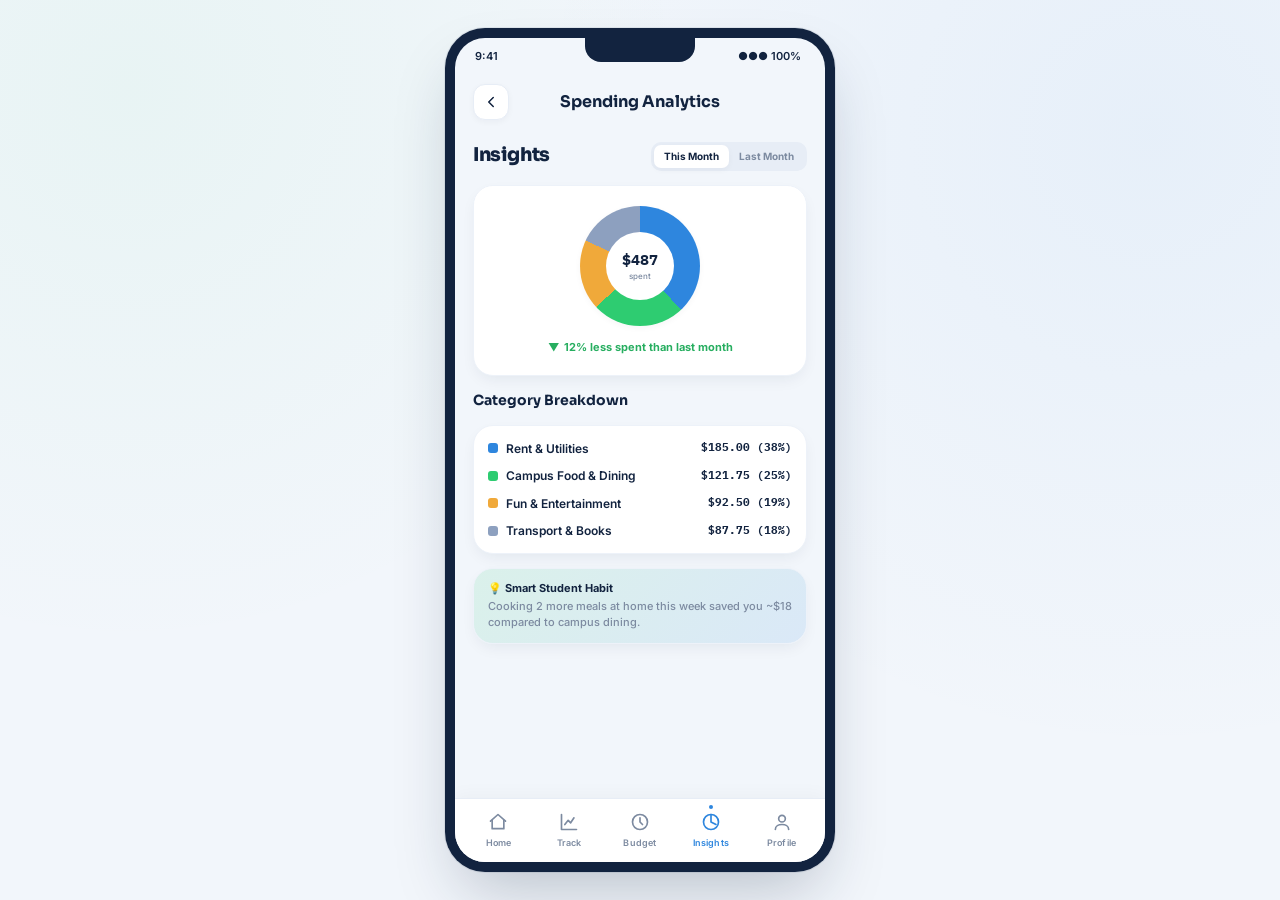
==== pages/analytics.html @ 001a0c12 "Build full interactive Monevo frontend web app with zero backend" ====
<!DOCTYPE html>
<html lang="en">
<head>
  <meta charset="UTF-8">
  <meta name="viewport" content="width=device-width, initial-scale=1.0, maximum-scale=1.0, user-scalable=no">
  <title>Monevo — Spending Analytics</title>
  <link rel="preconnect" href="https://fonts.googleapis.com">
  <link href="https://fonts.googleapis.com/css2?family=Sora:wght@400;600;700;800&family=Inter:wght@400;500;600;700&family=IBM+Plex+Mono:wght@500;600;700&display=swap" rel="stylesheet">
  <link rel="stylesheet" href="../css/style.css">
  <style>
    .donut-chart-box {
      width: 120px;
      height: 120px;
      margin: 0 auto;
      border-radius: 50%;
      background: conic-gradient(
        var(--blue) 0% 38%,
        var(--green) 38% 63%,
        var(--gold) 63% 82%,
        #8DA0BF 82% 100%
      );
      display: flex;
      align-items: center;
      justify-content: center;
      box-shadow: var(--shadow-sm);
    }
    .donut-chart-hole {
      width: 68px;
      height: 68px;
      border-radius: 50%;
      background: var(--card);
      display: flex;
      flex-direction: column;
      align-items: center;
      justify-content: center;
    }
  </style>
</head>
<body>

<div class="app-viewport">
  <div class="phone-shell">
    <div class="screen-container">
      <div class="notch"></div>
      
      <div class="statusbar">
        <span>9:41</span>
        <span>●●● 100%</span>
      </div>

      <!-- App Header -->
      <div class="app-header">
        <a href="dashboard.html" class="header-back">
          <svg class="ic" viewBox="0 0 24 24"><path d="M15 18l-6-6 6-6"/></svg>
        </a>
        <div class="header-title">Spending Analytics</div>
        <div style="width: 36px;"></div>
      </div>

      <div class="main-content" style="gap: 14px;">
        <!-- Timeframe Switcher -->
        <div class="row">
          <div class="h1">Insights</div>
          <div style="display: flex; background: var(--border-light); border-radius: 10px; padding: 3px; font-size: 10px; font-weight: 700;">
            <span id="tabThisMonth" onclick="switchAnalyticsMonth('this')" style="padding: 4px 10px; background: var(--card); border-radius: 7px; cursor: pointer; box-shadow: var(--shadow-sm);">This Month</span>
            <span id="tabLastMonth" onclick="switchAnalyticsMonth('last')" style="padding: 4px 10px; color: var(--text-muted); cursor: pointer;">Last Month</span>
          </div>
        </div>

        <!-- Donut Visual Card -->
        <div class="card" style="text-align: center; padding: 20px 14px;">
          <div class="donut-chart-box" id="donutChart">
            <div class="donut-chart-hole">
              <div class="mono" id="donutTotalSpent" style="font-size: 15px; font-weight: 700;">$487</div>
              <div class="sub-text" style="font-size: 8px;">spent</div>
            </div>
          </div>
          <div class="sub-text" style="color: var(--green-dark); font-weight: 700; margin-top: 14px; display: flex; align-items: center; justify-content: center; gap: 4px;">
            <span>▼</span> 12% less spent than last month
          </div>
        </div>

        <!-- Breakdown List -->
        <div class="h2">Category Breakdown</div>
        <div class="card" style="display: flex; flex-direction: column; gap: 10px; padding: 14px;" id="analyticsBreakdownList">
          <div class="row">
            <div style="display: flex; align-items: center; gap: 8px;">
              <span style="width: 10px; height: 10px; border-radius: 3px; background: var(--blue); display: inline-block;"></span>
              <span class="sub-text" style="font-size: 12px; font-weight: 600; color: var(--text-main);">Rent & Utilities</span>
            </div>
            <span class="mono sub-text" style="font-weight: 700; color: var(--text-main);">$185.00 (38%)</span>
          </div>
          <div class="row">
            <div style="display: flex; align-items: center; gap: 8px;">
              <span style="width: 10px; height: 10px; border-radius: 3px; background: var(--green); display: inline-block;"></span>
              <span class="sub-text" style="font-size: 12px; font-weight: 600; color: var(--text-main);">Campus Food & Dining</span>
            </div>
            <span class="mono sub-text" style="font-weight: 700; color: var(--text-main);">$121.75 (25%)</span>
          </div>
          <div class="row">
            <div style="display: flex; align-items: center; gap: 8px;">
              <span style="width: 10px; height: 10px; border-radius: 3px; background: var(--gold); display: inline-block;"></span>
              <span class="sub-text" style="font-size: 12px; font-weight: 600; color: var(--text-main);">Fun & Entertainment</span>
            </div>
            <span class="mono sub-text" style="font-weight: 700; color: var(--text-main);">$92.50 (19%)</span>
          </div>
          <div class="row">
            <div style="display: flex; align-items: center; gap: 8px;">
              <span style="width: 10px; height: 10px; border-radius: 3px; background: #8DA0BF; display: inline-block;"></span>
              <span class="sub-text" style="font-size: 12px; font-weight: 600; color: var(--text-main);">Transport & Books</span>
            </div>
            <span class="mono sub-text" style="font-weight: 700; color: var(--text-main);">$87.75 (18%)</span>
          </div>
        </div>

        <!-- Student Insight Tip -->
        <div class="card" style="background: var(--grad-soft); padding: 12px 14px;">
          <div style="font-size: 11px; font-weight: 700; color: var(--navy);">💡 Smart Student Habit</div>
          <div class="sub-text" style="margin-top: 2px;">Cooking 2 more meals at home this week saved you ~$18 compared to campus dining.</div>
        </div>

      </div>

      <!-- Bottom Navigation Bar -->
      <div class="tabbar">
        <a href="dashboard.html" class="tab-item" data-tab="home">
          <svg viewBox="0 0 24 24"><path d="M3 11l9-8 9 8"/><path d="M5 10v10h14V10"/></svg>
          <span class="tab-lbl">Home</span>
        </a>
        <a href="expenses.html" class="tab-item" data-tab="track">
          <svg viewBox="0 0 24 24"><path d="M3 3v18h18"/><path d="M7 15l4-5 3 3 4-6"/></svg>
          <span class="tab-lbl">Track</span>
        </a>
        <a href="budget.html" class="tab-item" data-tab="budget">
          <svg viewBox="0 0 24 24"><circle cx="12" cy="12" r="9"/><path d="M12 7v5l3 3"/></svg>
          <span class="tab-lbl">Budget</span>
        </a>
        <a href="analytics.html" class="tab-item active" data-tab="insights">
          <svg viewBox="0 0 24 24"><circle cx="12" cy="12" r="9"/><path d="M12 3v9l6 3"/></svg>
          <span class="tab-lbl">Insights</span>
        </a>
        <a href="profile.html" class="tab-item" data-tab="profile">
          <svg viewBox="0 0 24 24"><circle cx="12" cy="8" r="4"/><path d="M4 21c0-4 4-6 8-6s8 2 8 6"/></svg>
          <span class="tab-lbl">Profile</span>
        </a>
      </div>

    </div>
  </div>
</div>

<script src="../js/app.js"></script>
<script>
  function switchAnalyticsMonth(type) {
    const tabThis = document.getElementById('tabThisMonth');
    const tabLast = document.getElementById('tabLastMonth');
    const totalEl = document.getElementById('donutTotalSpent');

    if (type === 'last') {
      tabLast.style.background = 'var(--card)';
      tabLast.style.color = 'var(--text-main)';
      tabLast.style.boxShadow = 'var(--shadow-sm)';
      tabThis.style.background = 'transparent';
      tabThis.style.color = 'var(--text-muted)';
      tabThis.style.boxShadow = 'none';
      totalEl.textContent = '$553';
    } else {
      tabThis.style.background = 'var(--card)';
      tabThis.style.color = 'var(--text-main)';
      tabThis.style.boxShadow = 'var(--shadow-sm)';
      tabLast.style.background = 'transparent';
      tabLast.style.color = 'var(--text-muted)';
      tabLast.style.boxShadow = 'none';
      totalEl.textContent = '$487';
    }
  }

  document.addEventListener('DOMContentLoaded', () => {
    MonevoUI.setupActiveTab('insights');
  });
</script>
</body>
</html>
---- css/style.css ----
/* ==========================================================================
   MONEVO — Global Design System & Component Library
   Smart Money. Smarter Student Life.
   ========================================================================== */

:root {
  /* Brand Colors */
  --navy: #12233F;
  --navy-2: #1C355C;
  --navy-light: #2A4878;
  --green: #2ECC71;
  --green-dark: #27AE60;
  --blue: #2E86DE;
  --blue-dark: #1E6BB8;
  --coral: #FF6B6B;
  --gold: #F0A93A;
  --purple: #9B59B6;
  
  /* Neutral Palette - Light Theme */
  --bg: #F2F6FB;
  --card: #FFFFFF;
  --card-subtle: #F8FAFC;
  --text-main: #12233F;
  --text-muted: #7C8AA0;
  --text-subtle: #A3B1C6;
  --border-light: #E7EDF6;
  --border-subtle: #EDF2F9;
  
  /* Gradients */
  --grad: linear-gradient(120deg, var(--green), var(--blue));
  --grad-hover: linear-gradient(120deg, #27ae60, #1e6bb8);
  --grad-soft: linear-gradient(135deg, rgba(46,204,113,0.12), rgba(46,134,222,0.12));
  --grad-coral: linear-gradient(135deg, #FF6B6B, #FF8E8E);
  --grad-gold: linear-gradient(135deg, #F0A93A, #F7C06D);
  --grad-dark: linear-gradient(135deg, #1C355C, #12233F);

  /* Shadows */
  --shadow-sm: 0 2px 6px rgba(18, 35, 63, 0.04);
  --shadow-md: 0 6px 16px -4px rgba(18, 35, 63, 0.08);
  --shadow-lg: 0 16px 32px -8px rgba(18, 35, 63, 0.14);
  --shadow-btn: 0 10px 20px -6px rgba(46, 134, 222, 0.4);
  --shadow-phone: 0 32px 64px -16px rgba(18, 35, 63, 0.25), 0 0 0 1px rgba(18, 35, 63, 0.08);

  /* Typography */
  --font-brand: 'Sora', -apple-system, BlinkMacSystemFont, sans-serif;
  --font-body: 'Inter', -apple-system, BlinkMacSystemFont, sans-serif;
  --font-mono: 'IBM Plex Mono', monospace;

  /* Layout */
  --radius-sm: 8px;
  --radius-md: 14px;
  --radius-lg: 20px;
  --radius-pill: 999px;
  --radius-phone: 40px;
}

/* ==========================================================================
   Dark Theme Overrides
   ========================================================================== */
[data-theme="dark"] {
  --bg: #0C1726;
  --card: #14243B;
  --card-subtle: #192D48;
  --text-main: #F2F6FB;
  --text-muted: #94A3B8;
  --text-subtle: #64748B;
  --border-light: #203554;
  --border-subtle: #1C2F4A;
  --grad-soft: linear-gradient(135deg, rgba(46,204,113,0.18), rgba(46,134,222,0.18));
  --shadow-sm: 0 2px 6px rgba(0, 0, 0, 0.2);
  --shadow-md: 0 6px 16px -4px rgba(0, 0, 0, 0.35);
  --shadow-lg: 0 16px 32px -8px rgba(0, 0, 0, 0.5);
  --shadow-phone: 0 32px 64px -16px rgba(0, 0, 0, 0.6), 0 0 0 1px rgba(255, 255, 255, 0.08);
}

/* ==========================================================================
   Reset & Base Styles
   ========================================================================== */
* {
  box-sizing: border-box;
  margin: 0;
  padding: 0;
  -webkit-tap-highlight-color: transparent;
}

html, body {
  min-height: 100vh;
  background-color: var(--bg);
  background-image: 
    radial-gradient(circle at 10% 10%, rgba(46, 204, 113, 0.05) 0%, transparent 40%),
    radial-gradient(circle at 90% 15%, rgba(46, 134, 222, 0.06) 0%, transparent 45%);
  font-family: var(--font-body);
  color: var(--text-main);
  line-height: 1.45;
  transition: background-color 0.25s ease, color 0.25s ease;
}

.mono { font-family: var(--font-mono); }
.brand-font { font-family: var(--font-brand); }

a {
  color: inherit;
  text-decoration: none;
}

button, input, select, textarea {
  font-family: inherit;
  font-size: inherit;
  border: none;
  outline: none;
  background: none;
}

/* ==========================================================================
   App Shell & Desktop Phone Container
   ========================================================================== */
.app-viewport {
  min-height: 100vh;
  display: flex;
  flex-direction: column;
  align-items: center;
  justify-content: center;
  padding: 24px 16px;
}

/* On mobile viewports, the app takes full screen */
@media (max-width: 500px) {
  .app-viewport {
    padding: 0;
    min-height: 100vh;
    display: block;
  }
}

.phone-shell {
  width: 100%;
  max-width: 390px;
  height: 844px;
  background: var(--navy);
  border-radius: var(--radius-phone);
  padding: 10px;
  box-shadow: var(--shadow-phone);
  position: relative;
  overflow: hidden;
  display: flex;
  flex-direction: column;
}

@media (max-width: 500px) {
  .phone-shell {
    max-width: 100%;
    height: 100vh;
    border-radius: 0;
    padding: 0;
    box-shadow: none;
  }
}

.screen-container {
  width: 100%;
  height: 100%;
  background: var(--bg);
  border-radius: calc(var(--radius-phone) - 10px);
  overflow: hidden;
  position: relative;
  display: flex;
  flex-direction: column;
  transition: background-color 0.25s ease;
}

@media (max-width: 500px) {
  .screen-container {
    border-radius: 0;
  }
}

/* Status Bar & Dynamic Island Notch */
.notch {
  position: absolute;
  top: 0;
  left: 50%;
  transform: translateX(-50%);
  width: 110px;
  height: 24px;
  background: var(--navy);
  border-radius: 0 0 16px 16px;
  z-index: 100;
}

[data-theme="dark"] .notch {
  background: #060B12;
}

.statusbar {
  height: 38px;
  flex: none;
  display: flex;
  align-items: center;
  justify-content: space-between;
  padding: 0 24px 0 20px;
  font-size: 11px;
  font-weight: 600;
  color: var(--text-main);
  z-index: 90;
  user-select: none;
}

/* App Header */
.app-header {
  padding: 8px 18px 12px;
  display: flex;
  align-items: center;
  justify-content: space-between;
  flex: none;
  z-index: 10;
}

.header-back {
  width: 36px;
  height: 36px;
  border-radius: 12px;
  background: var(--card);
  border: 1px solid var(--border-light);
  display: flex;
  align-items: center;
  justify-content: center;
  cursor: pointer;
  box-shadow: var(--shadow-sm);
  color: var(--text-main);
  transition: transform 0.15s ease, background-color 0.15s ease;
}

.header-back:active {
  transform: scale(0.92);
}

.header-title {
  font-family: var(--font-brand);
  font-weight: 700;
  font-size: 16px;
  color: var(--text-main);
  text-align: center;
}

.header-action {
  width: 36px;
  height: 36px;
  border-radius: 12px;
  background: var(--card);
  border: 1px solid var(--border-light);
  display: flex;
  align-items: center;
  justify-content: center;
  cursor: pointer;
  box-shadow: var(--shadow-sm);
  font-size: 15px;
}

/* Scrollable Main Content */
.main-content {
  flex: 1;
  overflow-y: auto;
  overflow-x: hidden;
  padding: 10px 18px 24px;
  display: flex;
  flex-direction: column;
  gap: 14px;
  -webkit-overflow-scrolling: touch;
}

.main-content::-webkit-scrollbar {
  width: 4px;
}
.main-content::-webkit-scrollbar-thumb {
  background: var(--border-light);
  border-radius: 4px;
}

/* ==========================================================================
   Bottom Navigation Bar
   ========================================================================== */
.tabbar {
  flex: none;
  height: 64px;
  background: var(--card);
  border-top: 1px solid var(--border-light);
  display: flex;
  align-items: center;
  justify-content: space-around;
  padding: 0 8px;
  z-index: 50;
  box-shadow: 0 -4px 16px rgba(0, 0, 0, 0.03);
}

.tab-item {
  display: flex;
  flex-direction: column;
  align-items: center;
  justify-content: center;
  gap: 4px;
  flex: 1;
  height: 100%;
  color: var(--text-muted);
  cursor: pointer;
  transition: color 0.15s ease, transform 0.15s ease;
  position: relative;
}

.tab-item:active {
  transform: scale(0.92);
}

.tab-item svg {
  width: 20px;
  height: 20px;
  stroke: currentColor;
  fill: none;
  stroke-width: 2;
  stroke-linecap: round;
  stroke-linejoin: round;
  transition: stroke 0.15s ease;
}

.tab-item .tab-lbl {
  font-size: 9px;
  font-weight: 600;
  letter-spacing: 0.02em;
}

.tab-item.active {
  color: var(--blue);
}

.tab-item.active svg {
  stroke: var(--blue);
}

.tab-item.active::after {
  content: '';
  position: absolute;
  top: 6px;
  width: 4px;
  height: 4px;
  border-radius: 50%;
  background: var(--blue);
}

/* ==========================================================================
   Universal Card & Component Styles
   ========================================================================== */
.card {
  background: var(--card);
  border-radius: var(--radius-lg);
  padding: 16px;
  box-shadow: var(--shadow-md);
  border: 1px solid var(--border-subtle);
  transition: transform 0.15s ease, box-shadow 0.15s ease;
}

.card-sm {
  padding: 12px 14px;
  border-radius: var(--radius-md);
}

.card-interactive {
  cursor: pointer;
}
.card-interactive:active {
  transform: scale(0.98);
}

.row {
  display: flex;
  align-items: center;
  justify-content: space-between;
}

.h1 {
  font-family: var(--font-brand);
  font-weight: 800;
  font-size: 19px;
  letter-spacing: -0.02em;
  color: var(--text-main);
}

.h2 {
  font-family: var(--font-brand);
  font-weight: 700;
  font-size: 14px;
  color: var(--text-main);
}

.sub-text {
  font-size: 11px;
  color: var(--text-muted);
  font-weight: 500;
}

/* Gradient Hero Balance Card */
.hero-balance-card {
  background: var(--grad);
  border-radius: var(--radius-lg);
  padding: 18px 18px 16px;
  color: #FFFFFF;
  box-shadow: 0 12px 28px -6px rgba(46, 134, 222, 0.45);
  position: relative;
  overflow: hidden;
}

.hero-balance-card::before {
  content: '';
  position: absolute;
  right: -20px;
  bottom: -30px;
  width: 140px;
  height: 140px;
  border-radius: 50%;
  background: radial-gradient(circle, rgba(255,255,255,0.2) 0%, transparent 70%);
  pointer-events: none;
}

.hero-balance-label {
  font-size: 10px;
  font-weight: 700;
  letter-spacing: 0.08em;
  opacity: 0.9;
  text-transform: uppercase;
}

.hero-balance-amount {
  font-family: var(--font-mono);
  font-size: 28px;
  font-weight: 700;
  margin-top: 2px;
}

/* Progress Bars */
.bar-track {
  height: 8px;
  border-radius: var(--radius-pill);
  background: var(--border-light);
  overflow: hidden;
  width: 100%;
}

.bar-fill {
  height: 100%;
  border-radius: var(--radius-pill);
  background: var(--grad);
  transition: width 0.4s ease;
}

.bar-fill.warning {
  background: var(--gold);
}

.bar-fill.danger {
  background: var(--coral);
}

/* Quick Action Buttons */
.quick-action-grid {
  display: grid;
  grid-template-columns: repeat(4, 1fr);
  gap: 10px;
}

.quick-action-btn {
  display: flex;
  flex-direction: column;
  align-items: center;
  gap: 6px;
  cursor: pointer;
}

.quick-action-btn:active .action-icon {
  transform: scale(0.9);
}

.action-icon {
  width: 44px;
  height: 44px;
  border-radius: 14px;
  background: var(--grad-soft);
  display: flex;
  align-items: center;
  justify-content: center;
  font-size: 19px;
  box-shadow: var(--shadow-sm);
  border: 1px solid var(--border-subtle);
  transition: transform 0.15s ease, background 0.15s ease;
}

.action-lbl {
  font-size: 10px;
  font-weight: 600;
  color: var(--text-main);
}

/* Buttons */
.btn-grad {
  background: var(--grad);
  color: #FFFFFF;
  font-family: var(--font-brand);
  font-weight: 700;
  font-size: 13px;
  padding: 13px 18px;
  border-radius: 14px;
  text-align: center;
  cursor: pointer;
  box-shadow: var(--shadow-btn);
  display: flex;
  align-items: center;
  justify-content: center;
  gap: 8px;
  transition: transform 0.15s ease, box-shadow 0.15s ease, opacity 0.15s ease;
  user-select: none;
}

.btn-grad:hover {
  opacity: 0.96;
}

.btn-grad:active {
  transform: scale(0.97);
  box-shadow: 0 4px 10px -2px rgba(46, 134, 222, 0.4);
}

.btn-secondary {
  background: var(--card);
  color: var(--text-main);
  border: 1px solid var(--border-light);
  font-family: var(--font-brand);
  font-weight: 700;
  font-size: 13px;
  padding: 12px 16px;
  border-radius: 14px;
  text-align: center;
  cursor: pointer;
  display: flex;
  align-items: center;
  justify-content: center;
  gap: 8px;
  box-shadow: var(--shadow-sm);
  transition: transform 0.15s ease;
}

.btn-secondary:active {
  transform: scale(0.97);
}

/* Pills & Badges */
.pill {
  border-radius: var(--radius-pill);
  padding: 4px 10px;
  font-size: 10px;
  font-weight: 700;
  display: inline-flex;
  align-items: center;
  gap: 4px;
}

.pill-green {
  background: rgba(46, 204, 113, 0.14);
  color: var(--green-dark);
}

.pill-coral {
  background: rgba(255, 107, 107, 0.14);
  color: var(--coral);
}

.pill-gold {
  background: rgba(240, 169, 58, 0.18);
  color: #B4700C;
}

.pill-navy {
  background: var(--navy);
  color: #FFFFFF;
}

.icon-badge {
  width: 36px;
  height: 36px;
  border-radius: 12px;
  display: flex;
  align-items: center;
  justify-content: center;
  font-size: 16px;
  flex: none;
}

/* Chips */
.chip-container {
  display: flex;
  gap: 8px;
  overflow-x: auto;
  padding-bottom: 4px;
}

.chip {
  border-radius: var(--radius-pill);
  padding: 6px 13px;
  font-size: 11px;
  font-weight: 600;
  background: var(--card);
  border: 1px solid var(--border-light);
  color: var(--text-muted);
  cursor: pointer;
  white-space: nowrap;
  transition: all 0.15s ease;
}

.chip.active, .chip.on {
  background: var(--navy);
  color: #FFFFFF;
  border-color: var(--navy);
}

[data-theme="dark"] .chip.active, [data-theme="dark"] .chip.on {
  background: var(--blue);
  border-color: var(--blue);
}

/* Segmented Control Switcher */
.segmented-control {
  display: flex;
  background: var(--border-light);
  border-radius: 12px;
  padding: 4px;
  gap: 4px;
}

.segmented-option {
  flex: 1;
  text-align: center;
  padding: 8px 12px;
  font-weight: 700;
  font-size: 12px;
  color: var(--text-muted);
  border-radius: 9px;
  cursor: pointer;
  transition: all 0.15s ease;
}

.segmented-option.active {
  background: var(--card);
  color: var(--text-main);
  box-shadow: var(--shadow-sm);
}

/* Form Inputs */
.input-group {
  display: flex;
  flex-direction: column;
  gap: 6px;
}

.input-label {
  font-size: 10px;
  font-weight: 700;
  color: var(--text-muted);
  letter-spacing: 0.06em;
  text-transform: uppercase;
}

.input-field {
  background: var(--card);
  border: 1.5px solid var(--border-light);
  border-radius: var(--radius-md);
  padding: 12px 14px;
  font-size: 13px;
  color: var(--text-main);
  transition: border-color 0.15s ease, box-shadow 0.15s ease;
  width: 100%;
}

.input-field:focus {
  border-color: var(--blue);
  box-shadow: 0 0 0 3px rgba(46, 134, 222, 0.15);
}

/* Modal Dialog */
.modal-overlay {
  position: absolute;
  top: 0;
  left: 0;
  right: 0;
  bottom: 0;
  background: rgba(18, 35, 63, 0.6);
  backdrop-filter: blur(4px);
  z-index: 200;
  display: flex;
  align-items: flex-end;
  opacity: 0;
  pointer-events: none;
  transition: opacity 0.25s ease;
}

.modal-overlay.open {
  opacity: 1;
  pointer-events: auto;
}

.modal-card {
  width: 100%;
  background: var(--card);
  border-radius: 24px 24px 0 0;
  padding: 20px 18px 28px;
  box-shadow: 0 -10px 30px rgba(0,0,0,0.2);
  transform: translateY(100%);
  transition: transform 0.25s cubic-bezier(0.16, 1, 0.3, 1);
  display: flex;
  flex-direction: column;
  gap: 14px;
  max-height: 80%;
  overflow-y: auto;
}

.modal-overlay.open .modal-card {
  transform: translateY(0);
}

/* Toast Notifications */
.toast-container {
  position: absolute;
  top: 48px;
  left: 50%;
  transform: translateX(-50%) translateY(-20px);
  background: var(--navy);
  color: #FFFFFF;
  padding: 10px 18px;
  border-radius: var(--radius-pill);
  font-size: 12px;
  font-weight: 600;
  box-shadow: var(--shadow-lg);
  display: flex;
  align-items: center;
  gap: 8px;
  opacity: 0;
  pointer-events: none;
  transition: all 0.25s cubic-bezier(0.16, 1, 0.3, 1);
  z-index: 300;
  white-space: nowrap;
}

.toast-container.show {
  opacity: 1;
  transform: translateX(-50%) translateY(0);
}

/* SVG Utilities */
svg.ic {
  width: 18px;
  height: 18px;
  stroke: currentColor;
  fill: none;
  stroke-width: 2;
  stroke-linecap: round;
  stroke-linejoin: round;
}
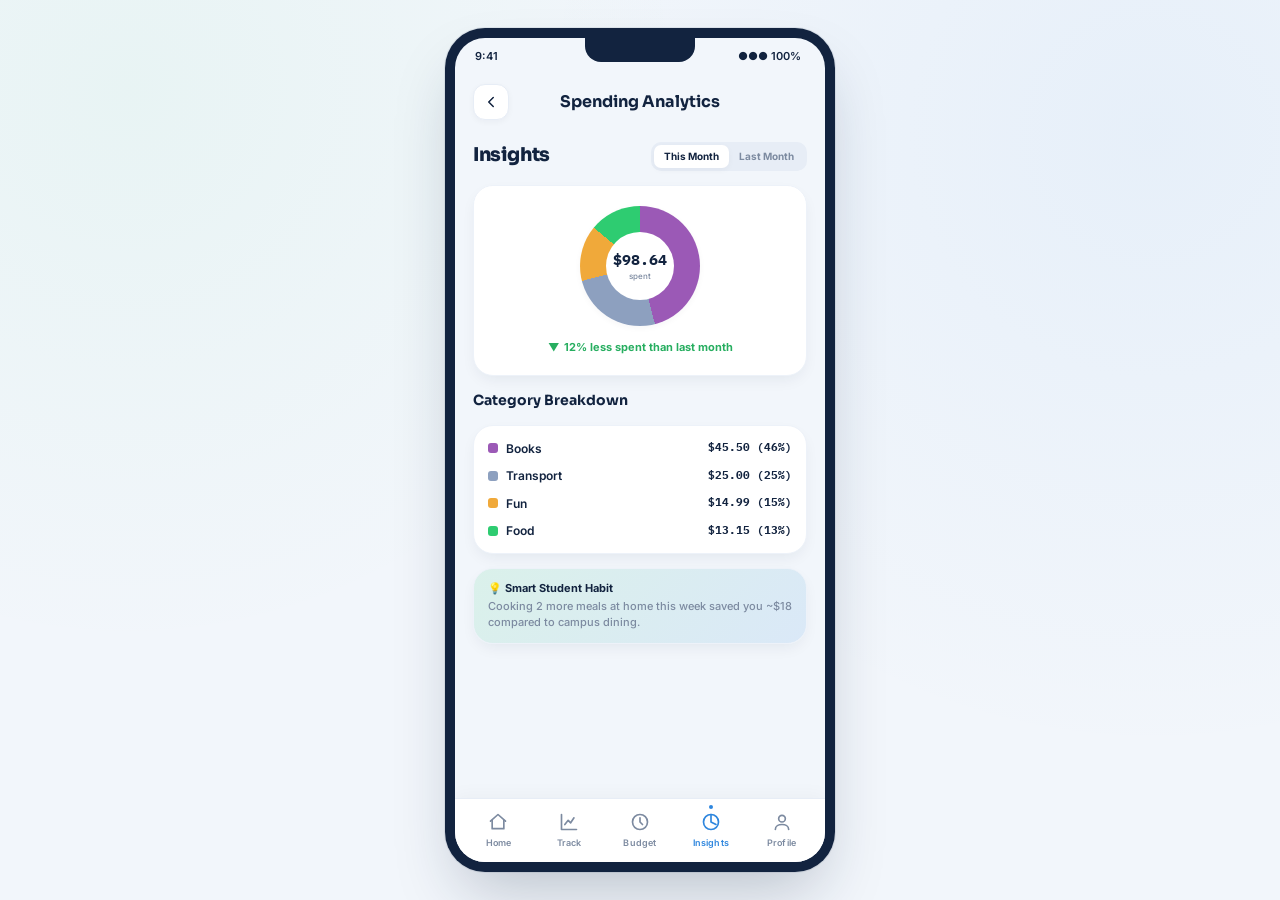
==== commit 60fbce35: "Enhance real-time LocalStorage synchronization across all modules" ====
--- a/pages/analytics.html
+++ b/pages/analytics.html
@@ -151,19 +151,20 @@
 
 <script src="../js/app.js"></script>
 <script>
-  function switchAnalyticsMonth(type) {
+  function renderAnalytics(monthType = 'this') {
     const tabThis = document.getElementById('tabThisMonth');
     const tabLast = document.getElementById('tabLastMonth');
     const totalEl = document.getElementById('donutTotalSpent');
-
-    if (type === 'last') {
+    const breakdownList = document.getElementById('analyticsBreakdownList');
+    const donutChart = document.getElementById('donutChart');
+
+    if (monthType === 'last') {
       tabLast.style.background = 'var(--card)';
       tabLast.style.color = 'var(--text-main)';
       tabLast.style.boxShadow = 'var(--shadow-sm)';
       tabThis.style.background = 'transparent';
       tabThis.style.color = 'var(--text-muted)';
       tabThis.style.boxShadow = 'none';
-      totalEl.textContent = '$553';
     } else {
       tabThis.style.background = 'var(--card)';
       tabThis.style.color = 'var(--text-main)';
@@ -171,12 +172,70 @@
       tabLast.style.background = 'transparent';
       tabLast.style.color = 'var(--text-muted)';
       tabLast.style.boxShadow = 'none';
-      totalEl.textContent = '$487';
-    }
+    }
+
+    const txs = MonevoStore.state.transactions.filter(t => t.type === 'expense');
+    const categoryTotals = {};
+    let totalExpense = 0;
+
+    txs.forEach(t => {
+      const cat = t.category || 'Other';
+      const amt = Number(t.amount);
+      categoryTotals[cat] = (categoryTotals[cat] || 0) + amt;
+      totalExpense += amt;
+    });
+
+    if (totalExpense === 0) totalExpense = 1; // avoid division by zero
+
+    totalEl.textContent = MonevoUI.formatCurrency(monthType === 'last' ? totalExpense * 1.12 : totalExpense);
+
+    const colors = {
+      'Food': 'var(--green)',
+      'Transport': '#8DA0BF',
+      'Rent': 'var(--blue)',
+      'Fun': 'var(--gold)',
+      'Books': 'var(--purple)',
+      'Other': '#A3B1C6'
+    };
+
+    let html = '';
+    let conicSegments = [];
+    let currentDeg = 0;
+
+    const sortedCats = Object.entries(categoryTotals).sort((a, b) => b[1] - a[1]);
+
+    sortedCats.forEach(([cat, amt]) => {
+      const pct = Math.round((amt / totalExpense) * 100);
+      const color = colors[cat] || 'var(--blue)';
+      const nextDeg = currentDeg + pct;
+      conicSegments.push(`${color} ${currentDeg}% ${nextDeg}%`);
+      currentDeg = nextDeg;
+
+      html += `
+        <div class="row">
+          <div style="display: flex; align-items: center; gap: 8px;">
+            <span style="width: 10px; height: 10px; border-radius: 3px; background: ${color}; display: inline-block;"></span>
+            <span class="sub-text" style="font-size: 12px; font-weight: 600; color: var(--text-main);">${cat}</span>
+          </div>
+          <span class="mono sub-text" style="font-weight: 700; color: var(--text-main);">${MonevoUI.formatCurrency(amt)} (${pct}%)</span>
+        </div>
+      `;
+    });
+
+    if (conicSegments.length > 0) {
+      donutChart.style.background = `conic-gradient(${conicSegments.join(', ')})`;
+    }
+
+    breakdownList.innerHTML = html;
+  }
+
+  function switchAnalyticsMonth(type) {
+    renderAnalytics(type);
   }
 
   document.addEventListener('DOMContentLoaded', () => {
     MonevoUI.setupActiveTab('insights');
+    renderAnalytics('this');
   });
 </script>
 </body>
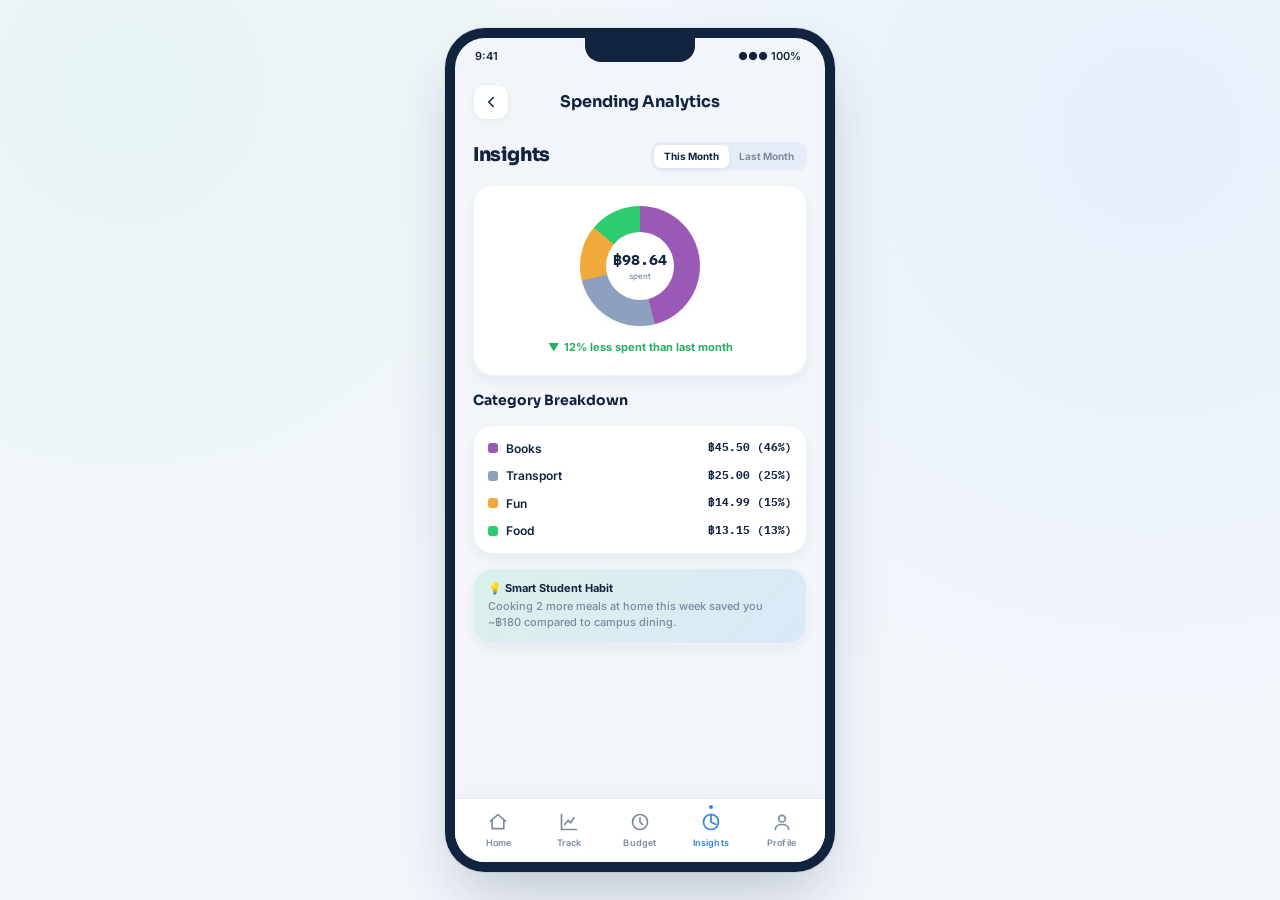
==== commit 1136a65e: "Update application currency from USD ($) to Thai Baht (฿)" ====
--- a/pages/analytics.html
+++ b/pages/analytics.html
@@ -116,7 +116,7 @@
         <!-- Student Insight Tip -->
         <div class="card" style="background: var(--grad-soft); padding: 12px 14px;">
           <div style="font-size: 11px; font-weight: 700; color: var(--navy);">💡 Smart Student Habit</div>
-          <div class="sub-text" style="margin-top: 2px;">Cooking 2 more meals at home this week saved you ~$18 compared to campus dining.</div>
+          <div class="sub-text" style="margin-top: 2px;">Cooking 2 more meals at home this week saved you ~฿180 compared to campus dining.</div>
         </div>
 
       </div>
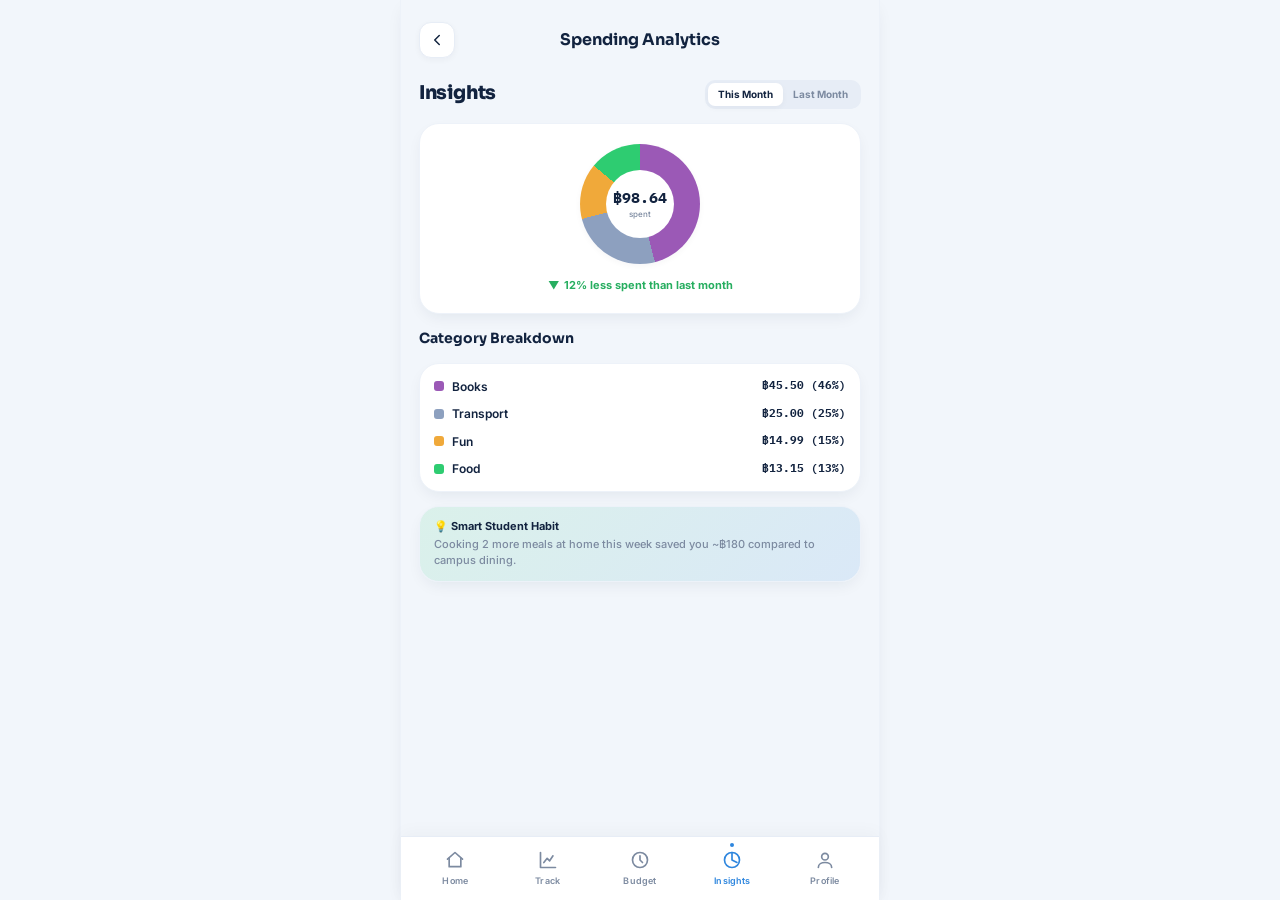
==== commit 138e4abf: "Remove simulated phone bezel frame, notch and statusbar for clean web app layout" ====
--- a/pages/analytics.html
+++ b/pages/analytics.html
@@ -4,6 +4,13 @@
   <meta charset="UTF-8">
   <meta name="viewport" content="width=device-width, initial-scale=1.0, maximum-scale=1.0, user-scalable=no">
   <title>Monevo — Spending Analytics</title>
+  <link rel="manifest" href="../manifest.json">
+  <meta name="theme-color" content="#12233F">
+  <meta name="apple-mobile-web-app-capable" content="yes">
+  <meta name="apple-mobile-web-app-status-bar-style" content="black-translucent">
+  <meta name="apple-mobile-web-app-title" content="Monevo">
+  <link rel="apple-touch-icon" href="../images/icon-192.png">
+  <link rel="icon" type="image/png" href="../images/monevo-logo.png">
   <link rel="preconnect" href="https://fonts.googleapis.com">
   <link href="https://fonts.googleapis.com/css2?family=Sora:wght@400;600;700;800&family=Inter:wght@400;500;600;700&family=IBM+Plex+Mono:wght@500;600;700&display=swap" rel="stylesheet">
   <link rel="stylesheet" href="../css/style.css">
@@ -39,14 +46,7 @@
 <body>
 
 <div class="app-viewport">
-  <div class="phone-shell">
-    <div class="screen-container">
-      <div class="notch"></div>
-      
-      <div class="statusbar">
-        <span>9:41</span>
-        <span>●●● 100%</span>
-      </div>
+  <div class="app-container" style="padding-top: 14px;">
 
       <!-- App Header -->
       <div class="app-header">
@@ -144,7 +144,6 @@
           <span class="tab-lbl">Profile</span>
         </a>
       </div>
-
     </div>
   </div>
 </div>
--- a/css/style.css
+++ b/css/style.css
@@ -112,97 +112,44 @@
 }
 
 /* ==========================================================================
-   App Shell & Desktop Phone Container
+   App Shell & Modern Web Application Layout
    ========================================================================== */
 .app-viewport {
   min-height: 100vh;
   display: flex;
   flex-direction: column;
   align-items: center;
-  justify-content: center;
-  padding: 24px 16px;
-}
-
-/* On mobile viewports, the app takes full screen */
-@media (max-width: 500px) {
-  .app-viewport {
-    padding: 0;
-    min-height: 100vh;
-    display: block;
-  }
-}
-
-.phone-shell {
+  justify-content: flex-start;
+  background-color: var(--bg);
+}
+
+.app-container, .screen-container, .phone-shell {
   width: 100%;
-  max-width: 390px;
-  height: 844px;
-  background: var(--navy);
-  border-radius: var(--radius-phone);
-  padding: 10px;
-  box-shadow: var(--shadow-phone);
+  max-width: 480px;
+  min-height: 100vh;
+  background: var(--bg);
+  display: flex;
+  flex-direction: column;
   position: relative;
-  overflow: hidden;
-  display: flex;
-  flex-direction: column;
-}
-
-@media (max-width: 500px) {
-  .phone-shell {
+  box-shadow: var(--shadow-md);
+  border-left: 1px solid var(--border-subtle);
+  border-right: 1px solid var(--border-subtle);
+  margin: 0 auto;
+  border-radius: 0;
+  padding: 0;
+}
+
+@media (max-width: 520px) {
+  .app-container, .screen-container, .phone-shell {
     max-width: 100%;
-    height: 100vh;
-    border-radius: 0;
-    padding: 0;
+    border: none;
     box-shadow: none;
   }
 }
 
-.screen-container {
-  width: 100%;
-  height: 100%;
-  background: var(--bg);
-  border-radius: calc(var(--radius-phone) - 10px);
-  overflow: hidden;
-  position: relative;
-  display: flex;
-  flex-direction: column;
-  transition: background-color 0.25s ease;
-}
-
-@media (max-width: 500px) {
-  .screen-container {
-    border-radius: 0;
-  }
-}
-
-/* Status Bar & Dynamic Island Notch */
-.notch {
-  position: absolute;
-  top: 0;
-  left: 50%;
-  transform: translateX(-50%);
-  width: 110px;
-  height: 24px;
-  background: var(--navy);
-  border-radius: 0 0 16px 16px;
-  z-index: 100;
-}
-
-[data-theme="dark"] .notch {
-  background: #060B12;
-}
-
-.statusbar {
-  height: 38px;
-  flex: none;
-  display: flex;
-  align-items: center;
-  justify-content: space-between;
-  padding: 0 24px 0 20px;
-  font-size: 11px;
-  font-weight: 600;
-  color: var(--text-main);
-  z-index: 90;
-  user-select: none;
+/* Hide simulated hardware notch and status bar */
+.notch, .statusbar {
+  display: none !important;
 }
 
 /* App Header */
